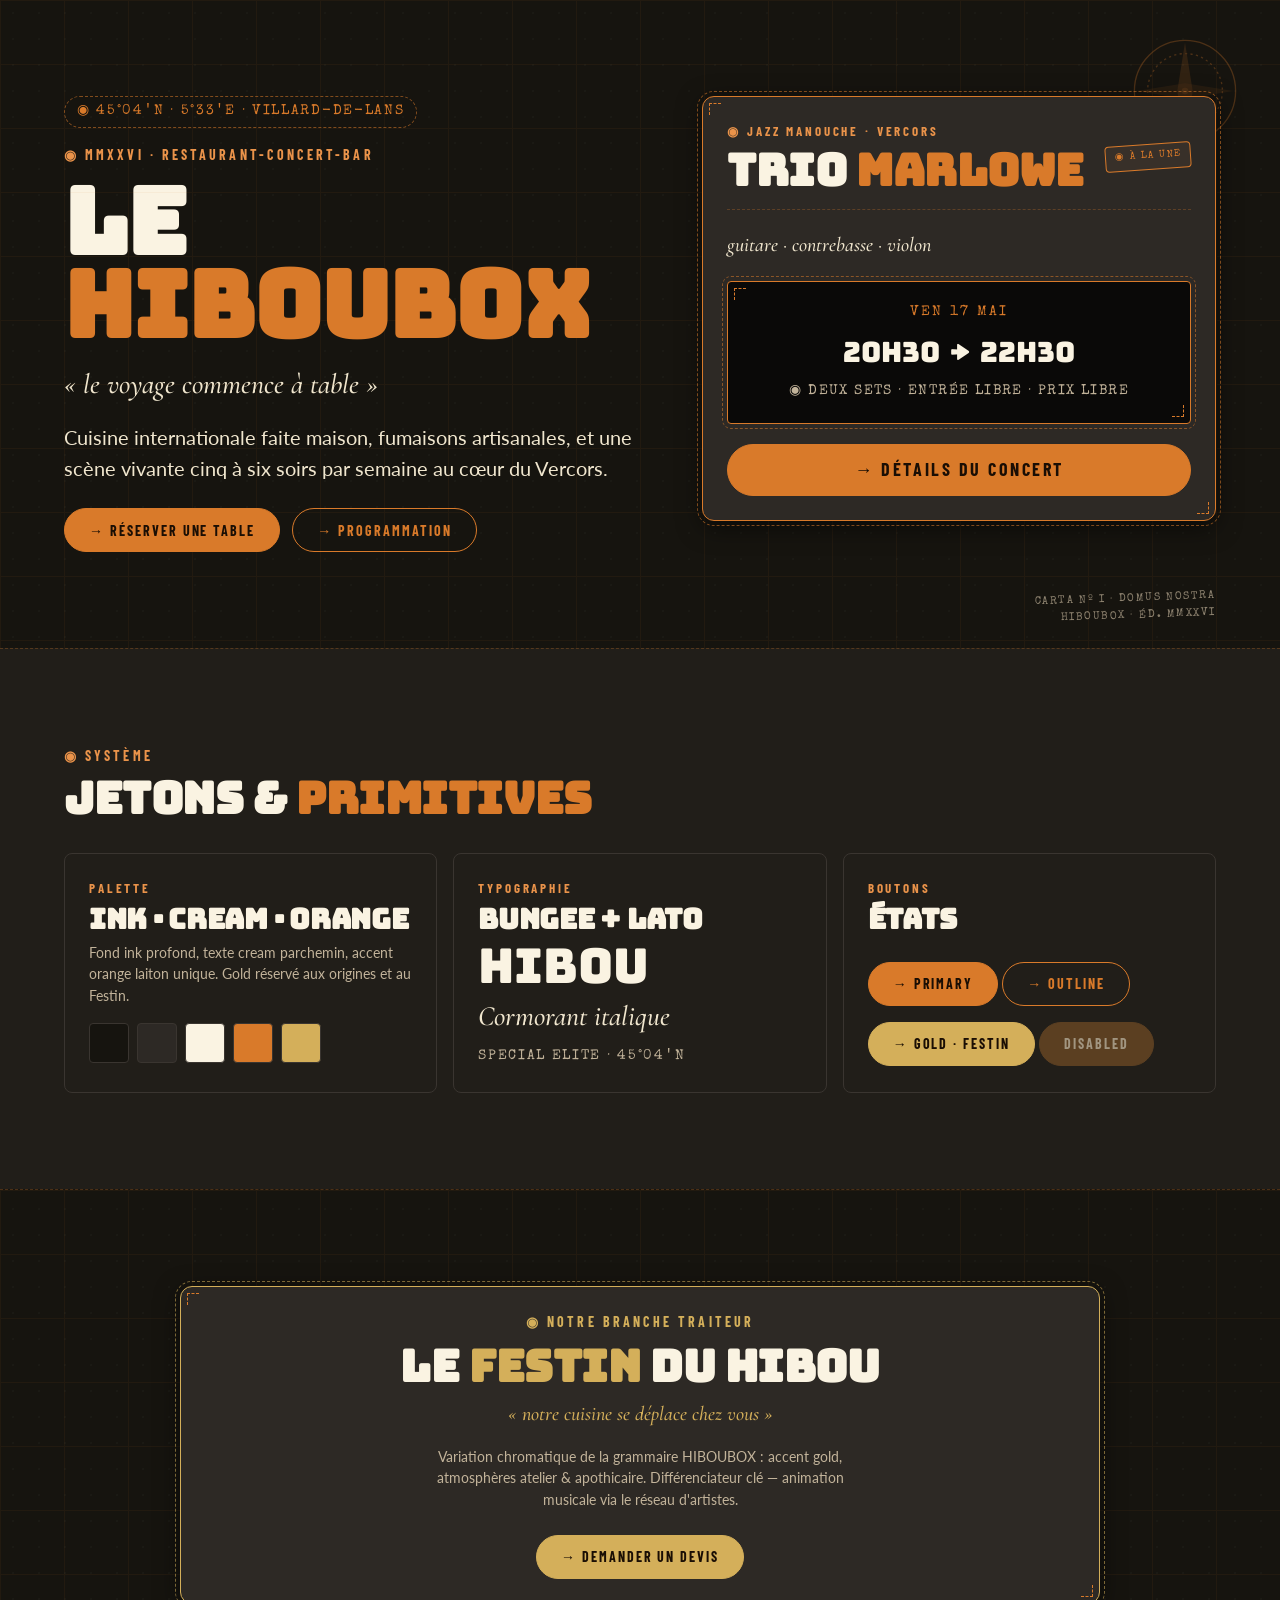
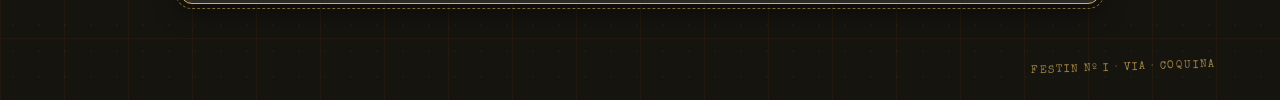
==== hiboubox-od/components.html @ 7523101d "feat(hiboubox-od): add branded components.html reference fixture Standalone HIBOUBOX component fixtu" ====
<!doctype html>
<html lang="fr">
  <head>
    <meta charset="utf-8" />
    <meta name="viewport" content="width=device-width, initial-scale=1" />
    <title>HIBOUBOX — reference components</title>
    <meta name="description" content="Reference fixture for design-systems/hiboubox: restaurant-concert-bar at Vercors, deep ink × brass orange × parchment cream, cartography + jazz + passport grammar." />
    <link rel="preconnect" href="https://fonts.googleapis.com" />
    <link rel="preconnect" href="https://fonts.gstatic.com" crossorigin />
    <link href="https://fonts.googleapis.com/css2?family=Bungee&family=Cormorant+Garamond:ital,wght@1,500;1,600&family=Lato:wght@400;500;700&family=Barlow+Condensed:wght@600;700&family=Special+Elite&display=swap" rel="stylesheet" />
    <style>
      /* ── OD canonical tokens, bound to HIBOUBOX (self-contained fixture) ── */
      :root {
        --bg: #16140f; --surface: #211e19; --surface-warm: #2d2925;
        --fg: #faf3e2; --fg-2: #f0e6ce; --muted: #c2b39a; --meta: #ea934a;
        --border: #3a3530; --border-soft: #2d2925;
        --accent: #d97a2a; --accent-on: #1a0e04; --accent-hover: #ea934a; --accent-active: #b35e1a;
        --gold: #d4af5a; --gold-hover: #b88f3a; --ink-1000: #0a0908;
        --success: #6f8a3e; --warn: #d4a13a; --danger: #d85535;
        --dashed: rgba(217,122,42,.55); --dashed-soft: rgba(217,122,42,.28);
        --font-display: "Bungee", "Arial Black", sans-serif;
        --font-serif: "Cormorant Garamond", Georgia, serif;
        --font-body: "Lato", system-ui, sans-serif;
        --font-label: "Barlow Condensed", "Arial Narrow", sans-serif;
        --font-mono: "Special Elite", "Courier New", monospace;
        --text-xs: 12px; --text-sm: 14px; --text-base: 16px; --text-lg: 20px;
        --text-xl: 28px; --text-2xl: 44px; --text-3xl: 64px; --text-4xl: 92px;
        --leading-body: 1.55; --leading-tight: 1.05; --leading-display: 0.9;
        --tracking-display: -0.01em; --tracking-eyebrow: 0.22em;
        --space-2: 8px; --space-3: 12px; --space-4: 16px; --space-5: 20px;
        --space-6: 24px; --space-8: 32px; --space-12: 48px; --space-16: 64px;
        --section-y-desktop: 96px; --section-y-tablet: 72px; --section-y-phone: 56px;
        --radius-sm: 4px; --radius-md: 8px; --radius-lg: 12px; --radius-pill: 9999px;
        --elev-ring: 0 0 0 1px var(--border);
        --elev-raised: 0 6px 24px rgba(0,0,0,.55);
        --focus-ring: 0 0 0 3px rgba(234,147,74,.45);
        --motion-fast: 150ms; --motion-base: 200ms; --ease: cubic-bezier(0.2,0,0,1);
        --container-max: 1280px; --gutter: 64px;
      }
      *, *::before, *::after { box-sizing: border-box; }
      html, body { margin: 0; padding: 0; }
      body {
        min-height: 100vh; background: var(--bg); color: var(--fg-2);
        font-family: var(--font-body); font-size: var(--text-base); line-height: var(--leading-body);
        -webkit-font-smoothing: antialiased;
        background-image: radial-gradient(rgba(245,236,214,.025) 1px, transparent 1px);
        background-size: 26px 26px;
      }
      .container { max-width: var(--container-max); margin-inline: auto; padding-inline: var(--gutter); }
      section { padding-block: var(--section-y-desktop); position: relative; overflow: hidden; }
      section + section { border-top: 1px dashed var(--dashed-soft); }
      h1, h2, h3, p { margin: 0; }
      .display {
        font-family: var(--font-display); text-transform: uppercase;
        line-height: var(--leading-display); letter-spacing: var(--tracking-display); color: var(--fg);
      }
      h1.display { font-size: var(--text-4xl); max-width: 12ch; }
      h2.display { font-size: var(--text-2xl); line-height: var(--leading-tight); }
      .display .accent { color: var(--accent); }
      .display .gold { color: var(--gold); }
      .eyebrow {
        font-family: var(--font-label); font-weight: 700; font-size: var(--text-sm);
        letter-spacing: var(--tracking-eyebrow); text-transform: uppercase; color: var(--meta);
      }
      .eyebrow.gold { color: var(--gold); }
      .script { font-family: var(--font-serif); font-style: italic; font-weight: 500; color: var(--fg-2); }
      .coord {
        display: inline-flex; align-items: center; gap: 8px; font-family: var(--font-mono);
        font-size: var(--text-sm); letter-spacing: 0.12em; text-transform: uppercase; color: var(--accent);
        padding: 4px 12px; border: 1px dashed var(--dashed); border-radius: var(--radius-pill);
      }
      .lead { max-width: 56ch; color: var(--fg-2); font-size: var(--text-lg); }
      .muted { color: var(--muted); font-size: var(--text-sm); }
      .stack > * + * { margin-block-start: var(--space-4); }
      .actions { display: flex; flex-wrap: wrap; gap: var(--space-3); margin-block-start: var(--space-6); }

      /* ── Buttons ── */
      .btn {
        display: inline-flex; align-items: center; gap: 8px; min-height: 44px; padding: 0 var(--space-6);
        border: 1.5px solid transparent; border-radius: var(--radius-pill); cursor: pointer;
        font-family: var(--font-label); font-weight: 700; font-size: var(--text-sm);
        letter-spacing: 0.14em; text-transform: uppercase; text-decoration: none;
        transition: background-color var(--motion-fast) var(--ease), border-color var(--motion-fast) var(--ease),
                    color var(--motion-fast) var(--ease), transform var(--motion-fast) var(--ease);
      }
      .btn:focus-visible { outline: none; box-shadow: var(--focus-ring); }
      .btn-primary { background: var(--accent); color: var(--accent-on); border-color: var(--accent); }
      .btn-primary:hover { background: var(--accent-hover); border-color: var(--accent-hover); transform: scale(1.02); }
      .btn-primary:active { background: var(--accent-active); border-color: var(--accent-active); }
      .btn-outline { background: transparent; color: var(--accent); border-color: var(--accent); }
      .btn-outline:hover { background: rgba(217,122,42,.10); border-color: var(--accent-hover); color: var(--accent-hover); }
      .btn-gold { background: var(--gold); color: var(--accent-on); border-color: var(--gold); }
      .btn-gold:hover { background: var(--gold-hover); border-color: var(--gold-hover); transform: scale(1.02); }
      .btn[disabled] { background: #6a4824; border-color: #6a4824; color: var(--muted); cursor: not-allowed; opacity: .8; }
      .btn-full { width: 100%; justify-content: center; min-height: 52px; font-size: var(--text-md, 18px); }

      /* ── Card + "official postal stamp" frame ── */
      .hero { display: grid; grid-template-columns: minmax(0,1.18fr) minmax(320px,1fr); gap: var(--space-8); align-items: start; }
      .panel {
        position: relative; background: var(--surface-warm); border: 1px solid rgba(217,122,42,.18);
        border-radius: var(--radius-lg); padding: var(--space-6); box-shadow: var(--elev-raised);
      }
      .stampframe { border: 1.5px solid var(--accent); outline: 1px dashed var(--dashed); outline-offset: 4px; }
      .stampframe::before, .stampframe::after {
        content: ""; position: absolute; width: 12px; height: 12px; border: 1.2px dashed var(--accent);
      }
      .stampframe::before { top: 6px; left: 6px; border-right: none; border-bottom: none; }
      .stampframe::after { bottom: 6px; right: 6px; border-left: none; border-top: none; }
      .featured { animation: halo 4.8s ease-in-out infinite; }
      @keyframes halo {
        0%,100% { box-shadow: inset 0 0 0 1px rgba(217,122,42,.28); }
        50% { box-shadow: inset 0 0 0 1px rgba(217,122,42,.42), 0 0 28px rgba(217,122,42,.18); }
      }
      .panel-head { display: flex; justify-content: space-between; align-items: center; gap: var(--space-4);
        padding-bottom: var(--space-4); margin-bottom: var(--space-5); border-bottom: 1px dashed var(--dashed-soft); }
      .datetime {
        position: relative; margin: var(--space-5) 0; padding: var(--space-5);
        text-align: center; background: var(--ink-1000); border-radius: var(--radius-sm);
      }
      .datetime .d { font-family: var(--font-mono); font-size: var(--text-sm); letter-spacing: 0.16em; color: var(--accent); }
      .datetime .t { font-family: var(--font-display); font-size: var(--text-xl); color: var(--fg); margin-top: 6px; }
      .stamp-pill {
        display: inline-block; font-family: var(--font-mono); font-size: 10px; letter-spacing: 0.12em;
        text-transform: uppercase; color: var(--accent); padding: 4px 9px;
        border: 1px solid var(--accent); border-radius: var(--radius-sm);
        background: rgba(245,176,116,.05); transform: rotate(-4deg);
      }

      /* ── Swatches + token specimens ── */
      .lower { display: grid; grid-template-columns: repeat(3, minmax(0,1fr)); gap: var(--space-4); }
      .tile { padding: var(--space-6); border: 1px solid var(--border); border-radius: var(--radius-md); background: var(--surface); }
      .swatches { display: flex; gap: var(--space-2); margin-block-start: var(--space-4); }
      .sw { width: 40px; height: 40px; border-radius: var(--radius-sm); border: 1px solid var(--border); }
      .sw-ink { background: var(--bg); } .sw-surface { background: var(--surface-warm); }
      .sw-cream { background: var(--fg); } .sw-accent { background: var(--accent); } .sw-gold { background: var(--gold); }
      .specimen { font-family: var(--font-display); color: var(--fg); line-height: .9; }

      /* ── Atmosphere decor ── */
      .compass { position: absolute; top: 36px; right: 40px; width: 110px; height: 110px; opacity: .28; pointer-events: none; }
      .cartouche {
        position: absolute; bottom: 24px; right: var(--gutter); font-family: var(--font-mono);
        font-size: 11px; letter-spacing: 0.14em; color: var(--muted); opacity: .7; transform: rotate(-2deg); text-align: right;
      }
      .grid-deco { position: absolute; inset: 0; opacity: .06; pointer-events: none;
        background-image: linear-gradient(var(--accent) 1px, transparent 1px), linear-gradient(90deg, var(--accent) 1px, transparent 1px);
        background-size: 64px 64px; }
      @media (max-width: 860px) {
        :root { --gutter: 24px; }
        section { padding-block: var(--section-y-phone); }
        .hero, .lower { grid-template-columns: 1fr; }
        h1.display { font-size: 48px; line-height: 1.12; }
        .compass { display: none; }
      }
      @media (prefers-reduced-motion: reduce) { *, *::before, *::after { animation: none !important; transition: none !important; } }
    </style>
  </head>
  <body>
    <main>
      <!-- HERO -->
      <section>
        <div class="grid-deco"></div>
        <svg class="compass" viewBox="0 0 100 100" aria-hidden="true" fill="none" stroke="#d97a2a" stroke-width="1.2">
          <circle cx="50" cy="50" r="46" /><circle cx="50" cy="50" r="34" stroke-dasharray="2 3" />
          <path d="M50 6 L57 50 L50 94 L43 50 Z" fill="#d97a2a" stroke="none" opacity=".5" />
          <path d="M6 50 L50 43 L94 50 L50 57 Z" fill="#d97a2a" stroke="none" opacity=".3" />
          <circle cx="50" cy="50" r="3" fill="#d97a2a" stroke="none" />
        </svg>
        <div class="container hero">
          <div class="stack">
            <span class="coord">◉ 45°04′N · 5°33′E · VILLARD-DE-LANS</span>
            <p class="eyebrow">◉ MMXXVI · RESTAURANT-CONCERT-BAR</p>
            <h1 class="display">LE <span class="accent">HIBOUBOX</span></h1>
            <p class="script" style="font-size: var(--text-xl)">« le voyage commence à table »</p>
            <p class="lead">Cuisine internationale faite maison, fumaisons artisanales, et une scène vivante cinq à six soirs par semaine au cœur du Vercors.</p>
            <div class="actions">
              <a class="btn btn-primary" href="#">→ Réserver une table</a>
              <a class="btn btn-outline" href="#">→ Programmation</a>
            </div>
          </div>

          <!-- Featured concert card -->
          <article class="panel stampframe featured" aria-label="Concert à la une">
            <div class="panel-head">
              <div>
                <p class="eyebrow" style="font-size:13px">◉ Jazz manouche · Vercors</p>
                <h2 class="display" style="margin-top:6px">TRIO <span class="accent">MARLOWE</span></h2>
              </div>
              <span class="stamp-pill">◉ À la une</span>
            </div>
            <p class="script" style="font-size:var(--text-lg)">guitare · contrebasse · violon</p>
            <div class="datetime stampframe">
              <div class="d">VEN 17 MAI</div>
              <div class="t">20H30 → 22H30</div>
              <div class="muted" style="margin-top:8px; font-family:var(--font-mono); letter-spacing:.1em">◉ DEUX SETS · ENTRÉE LIBRE · PRIX LIBRE</div>
            </div>
            <a class="btn btn-primary btn-full" href="#">→ Détails du concert</a>
          </article>
        </div>
        <span class="cartouche">CARTA Nº I · DOMUS NOSTRA<br/>HIBOUBOX · ÉD. MMXXVI</span>
      </section>

      <!-- TOKENS / PRIMITIVES -->
      <section style="background: var(--surface)">
        <div class="container">
          <p class="eyebrow">◉ Système</p>
          <h2 class="display" style="margin:8px 0 var(--space-8)">JETONS &amp; <span class="accent">PRIMITIVES</span></h2>
          <div class="lower">
            <article class="tile">
              <p class="eyebrow" style="font-size:13px">Palette</p>
              <h3 class="display" style="font-size:var(--text-xl); margin-top:8px">Ink · Cream · Orange</h3>
              <p class="muted" style="margin-top:10px">Fond ink profond, texte cream parchemin, accent orange laiton unique. Gold réservé aux origines et au Festin.</p>
              <div class="swatches" aria-label="Token swatches">
                <span class="sw sw-ink" title="--bg ink-900"></span>
                <span class="sw sw-surface" title="--surface-warm ink-700"></span>
                <span class="sw sw-cream" title="--fg cream-50"></span>
                <span class="sw sw-accent" title="--accent orange-500"></span>
                <span class="sw sw-gold" title="gold-400"></span>
              </div>
            </article>
            <article class="tile">
              <p class="eyebrow" style="font-size:13px">Typographie</p>
              <h3 class="display" style="font-size:var(--text-xl); margin-top:8px">Bungee + Lato</h3>
              <p class="specimen" style="font-size:48px; margin-top:12px">HIBOU</p>
              <p class="script" style="font-size:var(--text-xl); margin-top:8px">Cormorant italique</p>
              <p class="muted" style="font-family:var(--font-mono); letter-spacing:.12em; margin-top:8px">SPECIAL ELITE · 45°04′N</p>
            </article>
            <article class="tile">
              <p class="eyebrow" style="font-size:13px">Boutons</p>
              <h3 class="display" style="font-size:var(--text-xl); margin:8px 0 14px">États</h3>
              <div class="stack">
                <a class="btn btn-primary" href="#">→ Primary</a>
                <a class="btn btn-outline" href="#">→ Outline</a>
                <a class="btn btn-gold" href="#">→ Gold · Festin</a>
                <span class="btn" disabled>Disabled</span>
              </div>
            </article>
          </div>
        </div>
      </section>

      <!-- FESTIN DU HIBOU (gold variant) -->
      <section>
        <div class="grid-deco"></div>
        <div class="container">
          <article class="panel stampframe" style="border-color:var(--gold); outline-color:rgba(212,175,90,.55); max-width:920px; margin-inline:auto; text-align:center">
            <p class="eyebrow gold">◉ Notre branche traiteur</p>
            <h2 class="display" style="margin:10px 0">LE <span class="gold">FESTIN</span> DU HIBOU</h2>
            <p class="script" style="font-size:var(--text-lg); color:var(--gold)">« notre cuisine se déplace chez vous »</p>
            <p class="muted" style="max-width:54ch; margin:16px auto 24px">Variation chromatique de la grammaire HIBOUBOX : accent gold, atmosphères atelier &amp; apothicaire. Différenciateur clé — animation musicale via le réseau d'artistes.</p>
            <a class="btn btn-gold" href="#">→ Demander un devis</a>
          </article>
        </div>
        <span class="cartouche" style="color:var(--gold)">FESTIN Nº I · VIA · COQUINA</span>
      </section>
    </main>
  </body>
</html>
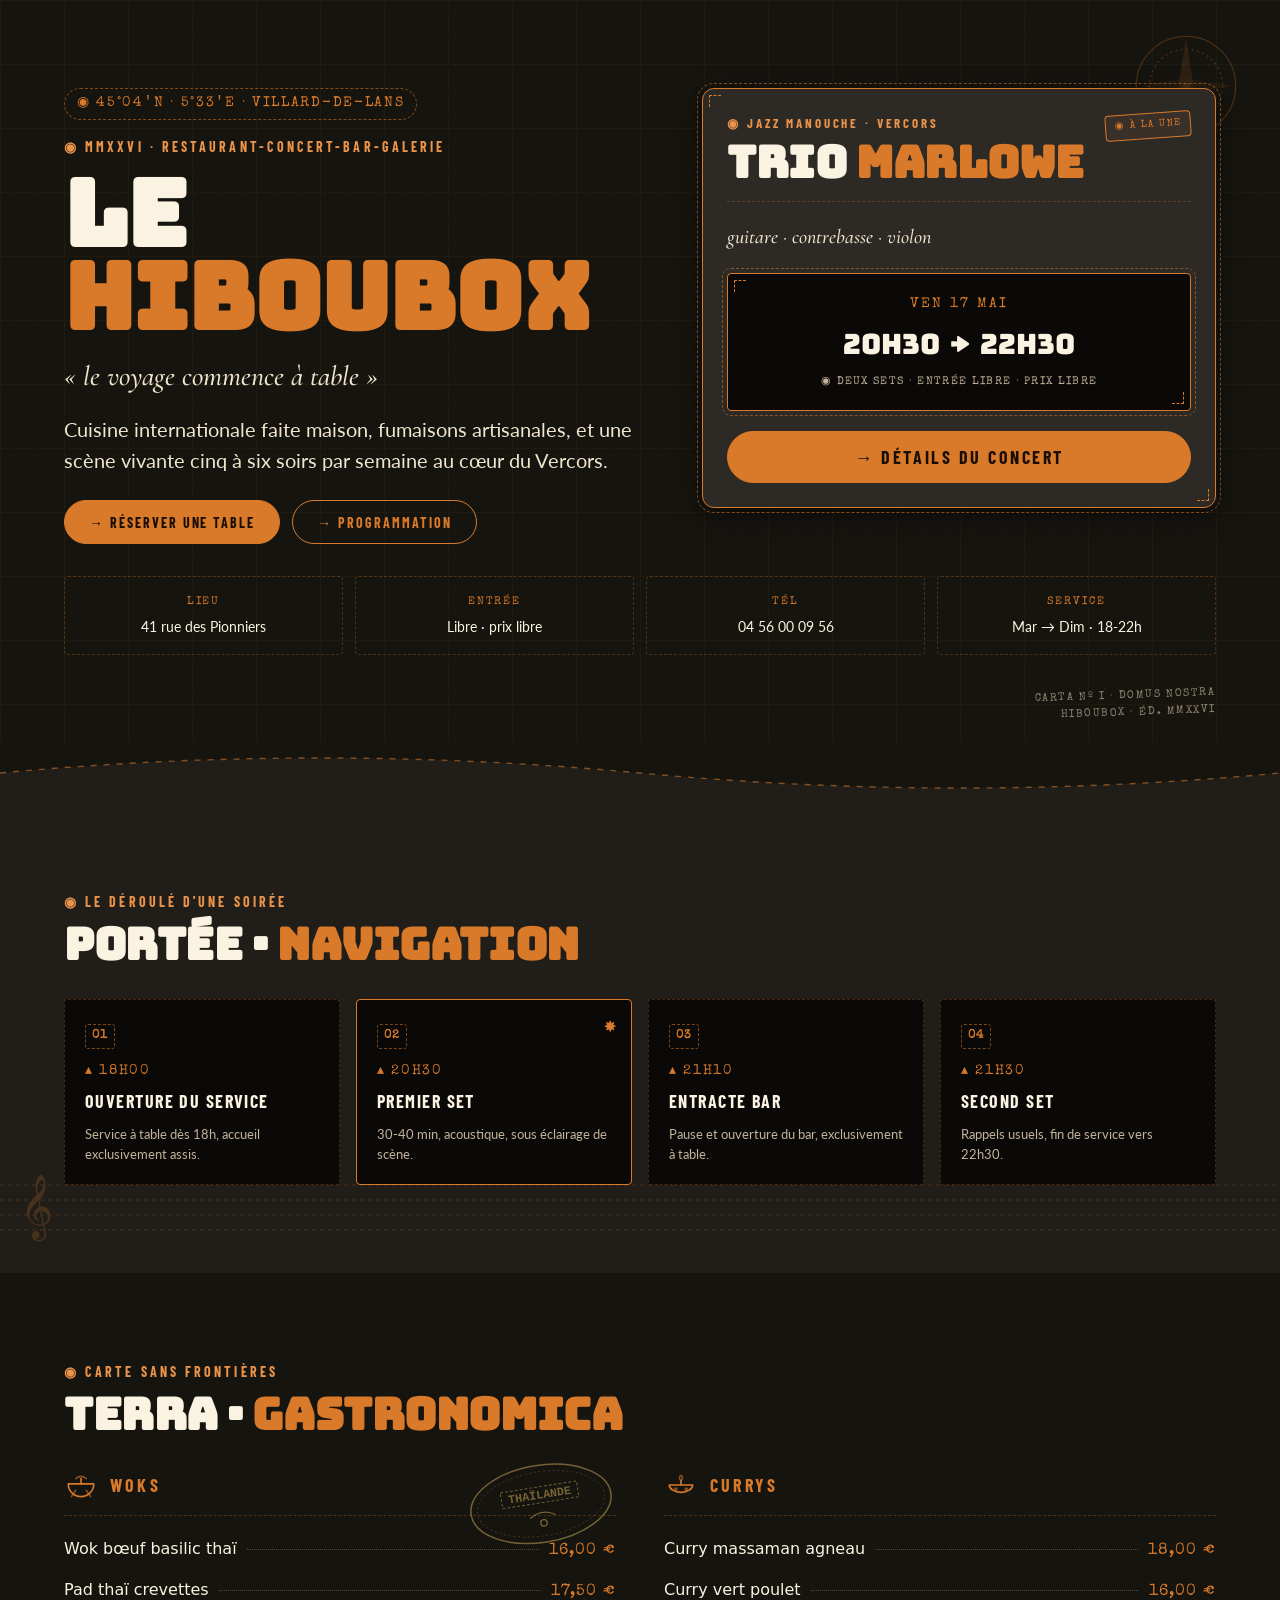
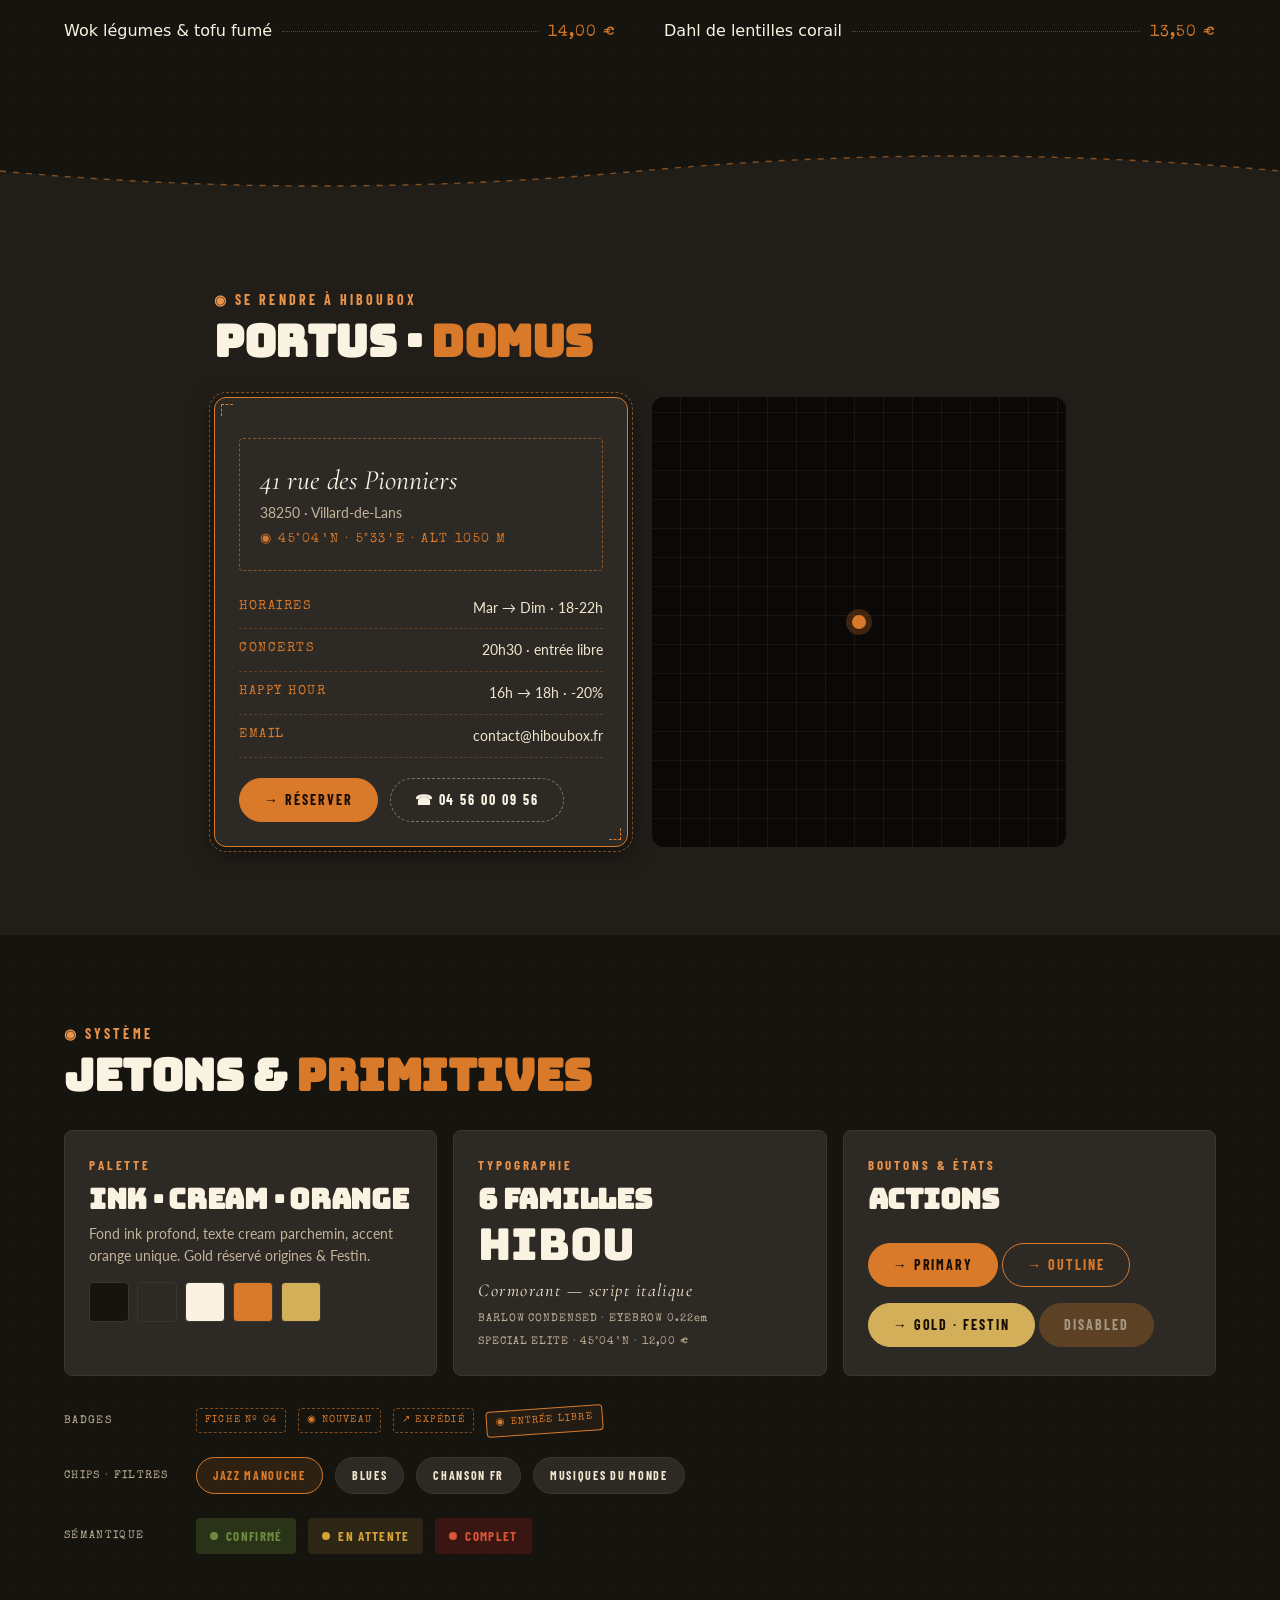
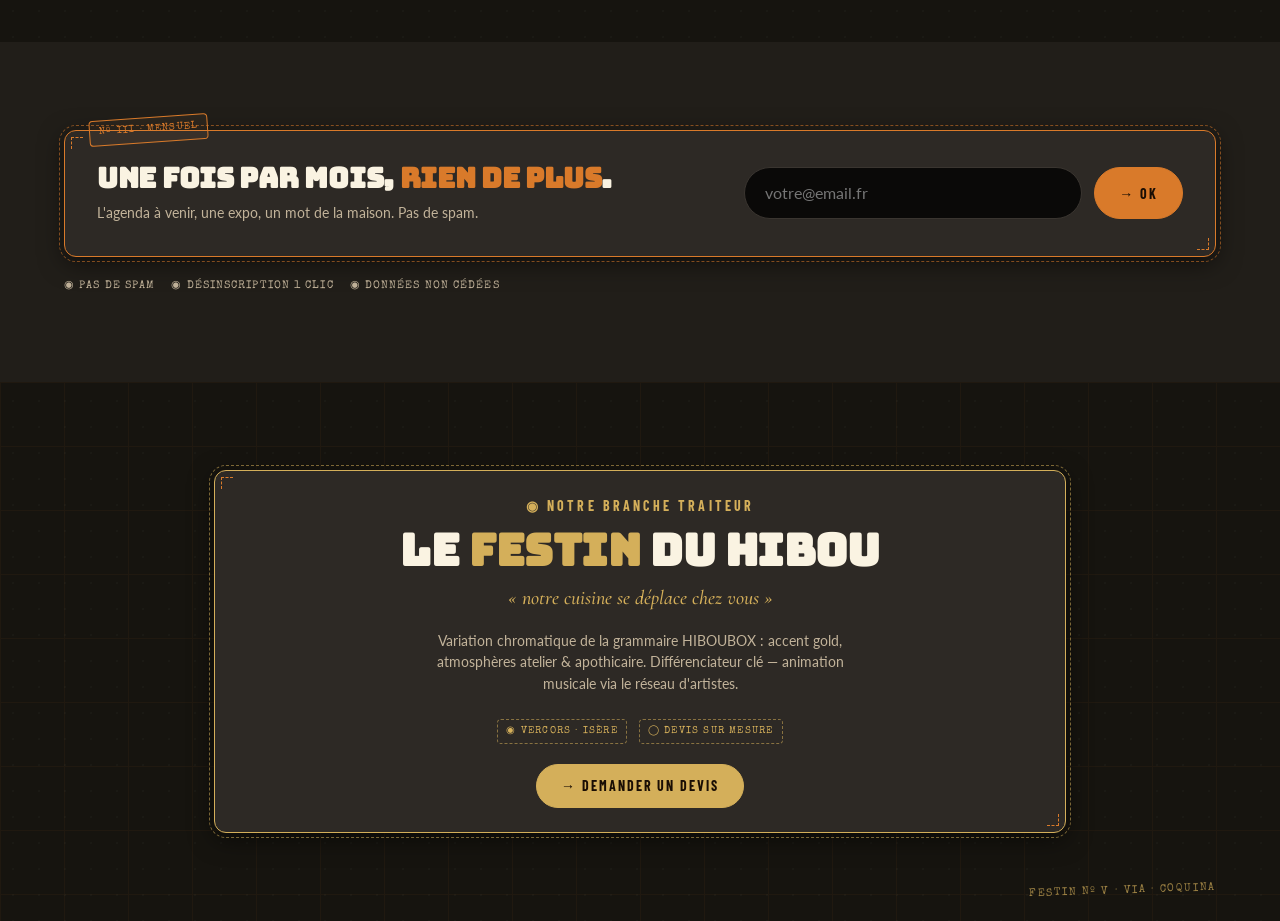
==== commit ae476a16: "feat(hiboubox-od): expand components.html with full pattern set Add boarding-pass timeline (4 steps," ====
--- a/hiboubox-od/components.html
+++ b/hiboubox-od/components.html
@@ -4,7 +4,7 @@
     <meta charset="utf-8" />
     <meta name="viewport" content="width=device-width, initial-scale=1" />
     <title>HIBOUBOX — reference components</title>
-    <meta name="description" content="Reference fixture for design-systems/hiboubox: restaurant-concert-bar at Vercors, deep ink × brass orange × parchment cream, cartography + jazz + passport grammar." />
+    <meta name="description" content="Reference fixture for design-systems/hiboubox: restaurant-concert-bar at Vercors. Deep ink × brass orange × parchment cream, cartography + jazz + passport grammar." />
     <link rel="preconnect" href="https://fonts.googleapis.com" />
     <link rel="preconnect" href="https://fonts.gstatic.com" crossorigin />
     <link href="https://fonts.googleapis.com/css2?family=Bungee&family=Cormorant+Garamond:ital,wght@1,500;1,600&family=Lato:wght@400;500;700&family=Barlow+Condensed:wght@600;700&family=Special+Elite&display=swap" rel="stylesheet" />
@@ -23,18 +23,17 @@
         --font-body: "Lato", system-ui, sans-serif;
         --font-label: "Barlow Condensed", "Arial Narrow", sans-serif;
         --font-mono: "Special Elite", "Courier New", monospace;
-        --text-xs: 12px; --text-sm: 14px; --text-base: 16px; --text-lg: 20px;
+        --text-xs: 12px; --text-sm: 14px; --text-base: 16px; --text-md: 18px; --text-lg: 20px;
         --text-xl: 28px; --text-2xl: 44px; --text-3xl: 64px; --text-4xl: 92px;
         --leading-body: 1.55; --leading-tight: 1.05; --leading-display: 0.9;
         --tracking-display: -0.01em; --tracking-eyebrow: 0.22em;
         --space-2: 8px; --space-3: 12px; --space-4: 16px; --space-5: 20px;
         --space-6: 24px; --space-8: 32px; --space-12: 48px; --space-16: 64px;
-        --section-y-desktop: 96px; --section-y-tablet: 72px; --section-y-phone: 56px;
+        --section-y: 88px; --section-y-phone: 56px;
         --radius-sm: 4px; --radius-md: 8px; --radius-lg: 12px; --radius-pill: 9999px;
-        --elev-ring: 0 0 0 1px var(--border);
         --elev-raised: 0 6px 24px rgba(0,0,0,.55);
         --focus-ring: 0 0 0 3px rgba(234,147,74,.45);
-        --motion-fast: 150ms; --motion-base: 200ms; --ease: cubic-bezier(0.2,0,0,1);
+        --motion-fast: 150ms; --ease: cubic-bezier(0.2,0,0,1);
         --container-max: 1280px; --gutter: 64px;
       }
       *, *::before, *::after { box-sizing: border-box; }
@@ -46,117 +45,179 @@
         background-image: radial-gradient(rgba(245,236,214,.025) 1px, transparent 1px);
         background-size: 26px 26px;
       }
-      .container { max-width: var(--container-max); margin-inline: auto; padding-inline: var(--gutter); }
-      section { padding-block: var(--section-y-desktop); position: relative; overflow: hidden; }
-      section + section { border-top: 1px dashed var(--dashed-soft); }
-      h1, h2, h3, p { margin: 0; }
-      .display {
-        font-family: var(--font-display); text-transform: uppercase;
-        line-height: var(--leading-display); letter-spacing: var(--tracking-display); color: var(--fg);
-      }
+      .container { max-width: var(--container-max); margin-inline: auto; padding-inline: var(--gutter); position: relative; }
+      .narrow { max-width: 980px; }
+      section { padding-block: var(--section-y); position: relative; overflow: hidden; }
+      .alt { background: var(--surface); }
+      h1, h2, h3, p, ul { margin: 0; }
+      ul { padding: 0; list-style: none; }
+
+      /* ── Typographic primitives ── */
+      .display { font-family: var(--font-display); text-transform: uppercase; line-height: var(--leading-display);
+        letter-spacing: var(--tracking-display); color: var(--fg); }
       h1.display { font-size: var(--text-4xl); max-width: 12ch; }
       h2.display { font-size: var(--text-2xl); line-height: var(--leading-tight); }
-      .display .accent { color: var(--accent); }
-      .display .gold { color: var(--gold); }
-      .eyebrow {
-        font-family: var(--font-label); font-weight: 700; font-size: var(--text-sm);
-        letter-spacing: var(--tracking-eyebrow); text-transform: uppercase; color: var(--meta);
-      }
+      h3.display { font-size: var(--text-xl); line-height: var(--leading-tight); text-transform: none; }
+      .display .accent { color: var(--accent); } .display .gold { color: var(--gold); }
+      .eyebrow { font-family: var(--font-label); font-weight: 700; font-size: var(--text-sm);
+        letter-spacing: var(--tracking-eyebrow); text-transform: uppercase; color: var(--meta); }
       .eyebrow.gold { color: var(--gold); }
       .script { font-family: var(--font-serif); font-style: italic; font-weight: 500; color: var(--fg-2); }
-      .coord {
-        display: inline-flex; align-items: center; gap: 8px; font-family: var(--font-mono);
+      .mono { font-family: var(--font-mono); letter-spacing: 0.12em; text-transform: uppercase; }
+      .coord { display: inline-flex; align-items: center; gap: 8px; font-family: var(--font-mono);
         font-size: var(--text-sm); letter-spacing: 0.12em; text-transform: uppercase; color: var(--accent);
-        padding: 4px 12px; border: 1px dashed var(--dashed); border-radius: var(--radius-pill);
-      }
+        padding: 4px 12px; border: 1px dashed var(--dashed); border-radius: var(--radius-pill); }
       .lead { max-width: 56ch; color: var(--fg-2); font-size: var(--text-lg); }
       .muted { color: var(--muted); font-size: var(--text-sm); }
+      .num { font-variant-numeric: tabular-nums; }
       .stack > * + * { margin-block-start: var(--space-4); }
       .actions { display: flex; flex-wrap: wrap; gap: var(--space-3); margin-block-start: var(--space-6); }
+      .sec-head { margin-bottom: var(--space-8); }
+      .sec-head h2 { margin-top: 8px; }
 
       /* ── Buttons ── */
-      .btn {
-        display: inline-flex; align-items: center; gap: 8px; min-height: 44px; padding: 0 var(--space-6);
+      .btn { display: inline-flex; align-items: center; gap: 8px; min-height: 44px; padding: 0 var(--space-6);
         border: 1.5px solid transparent; border-radius: var(--radius-pill); cursor: pointer;
         font-family: var(--font-label); font-weight: 700; font-size: var(--text-sm);
         letter-spacing: 0.14em; text-transform: uppercase; text-decoration: none;
         transition: background-color var(--motion-fast) var(--ease), border-color var(--motion-fast) var(--ease),
-                    color var(--motion-fast) var(--ease), transform var(--motion-fast) var(--ease);
-      }
+                    color var(--motion-fast) var(--ease), transform var(--motion-fast) var(--ease); }
       .btn:focus-visible { outline: none; box-shadow: var(--focus-ring); }
       .btn-primary { background: var(--accent); color: var(--accent-on); border-color: var(--accent); }
       .btn-primary:hover { background: var(--accent-hover); border-color: var(--accent-hover); transform: scale(1.02); }
       .btn-primary:active { background: var(--accent-active); border-color: var(--accent-active); }
       .btn-outline { background: transparent; color: var(--accent); border-color: var(--accent); }
       .btn-outline:hover { background: rgba(217,122,42,.10); border-color: var(--accent-hover); color: var(--accent-hover); }
+      .btn-ghost { background: transparent; color: var(--fg); border: 1px dashed rgba(250,243,226,.4); }
+      .btn-ghost:hover { background: rgba(250,243,226,.06); }
       .btn-gold { background: var(--gold); color: var(--accent-on); border-color: var(--gold); }
       .btn-gold:hover { background: var(--gold-hover); border-color: var(--gold-hover); transform: scale(1.02); }
       .btn[disabled] { background: #6a4824; border-color: #6a4824; color: var(--muted); cursor: not-allowed; opacity: .8; }
-      .btn-full { width: 100%; justify-content: center; min-height: 52px; font-size: var(--text-md, 18px); }
-
-      /* ── Card + "official postal stamp" frame ── */
-      .hero { display: grid; grid-template-columns: minmax(0,1.18fr) minmax(320px,1fr); gap: var(--space-8); align-items: start; }
-      .panel {
-        position: relative; background: var(--surface-warm); border: 1px solid rgba(217,122,42,.18);
-        border-radius: var(--radius-lg); padding: var(--space-6); box-shadow: var(--elev-raised);
-      }
+      .btn-full { width: 100%; justify-content: center; min-height: 52px; font-size: var(--text-md); }
+
+      /* ── Frames / cards / stamp grammar ── */
+      .panel { position: relative; background: var(--surface-warm); border: 1px solid rgba(217,122,42,.18);
+        border-radius: var(--radius-lg); padding: var(--space-6); box-shadow: var(--elev-raised); }
       .stampframe { border: 1.5px solid var(--accent); outline: 1px dashed var(--dashed); outline-offset: 4px; }
-      .stampframe::before, .stampframe::after {
-        content: ""; position: absolute; width: 12px; height: 12px; border: 1.2px dashed var(--accent);
-      }
+      .stampframe.gold { border-color: var(--gold); outline-color: rgba(212,175,90,.55); }
+      .stampframe::before, .stampframe::after { content: ""; position: absolute; width: 12px; height: 12px; border: 1.2px dashed var(--accent); }
       .stampframe::before { top: 6px; left: 6px; border-right: none; border-bottom: none; }
       .stampframe::after { bottom: 6px; right: 6px; border-left: none; border-top: none; }
       .featured { animation: halo 4.8s ease-in-out infinite; }
-      @keyframes halo {
-        0%,100% { box-shadow: inset 0 0 0 1px rgba(217,122,42,.28); }
-        50% { box-shadow: inset 0 0 0 1px rgba(217,122,42,.42), 0 0 28px rgba(217,122,42,.18); }
-      }
-      .panel-head { display: flex; justify-content: space-between; align-items: center; gap: var(--space-4);
+      @keyframes halo { 0%,100% { box-shadow: inset 0 0 0 1px rgba(217,122,42,.28); }
+        50% { box-shadow: inset 0 0 0 1px rgba(217,122,42,.42), 0 0 28px rgba(217,122,42,.18); } }
+      .panel-head { display: flex; justify-content: space-between; align-items: flex-start; gap: var(--space-4);
         padding-bottom: var(--space-4); margin-bottom: var(--space-5); border-bottom: 1px dashed var(--dashed-soft); }
-      .datetime {
-        position: relative; margin: var(--space-5) 0; padding: var(--space-5);
-        text-align: center; background: var(--ink-1000); border-radius: var(--radius-sm);
-      }
+      .stamp-pill { display: inline-block; font-family: var(--font-mono); font-size: 10px; letter-spacing: 0.12em;
+        text-transform: uppercase; color: var(--accent); padding: 4px 9px; border: 1px solid var(--accent);
+        border-radius: var(--radius-sm); background: rgba(245,176,116,.05); transform: rotate(-4deg); white-space: nowrap; }
+      .datetime { position: relative; margin: var(--space-5) 0; padding: var(--space-5); text-align: center;
+        background: var(--ink-1000); border-radius: var(--radius-sm); }
       .datetime .d { font-family: var(--font-mono); font-size: var(--text-sm); letter-spacing: 0.16em; color: var(--accent); }
       .datetime .t { font-family: var(--font-display); font-size: var(--text-xl); color: var(--fg); margin-top: 6px; }
-      .stamp-pill {
-        display: inline-block; font-family: var(--font-mono); font-size: 10px; letter-spacing: 0.12em;
-        text-transform: uppercase; color: var(--accent); padding: 4px 9px;
-        border: 1px solid var(--accent); border-radius: var(--radius-sm);
-        background: rgba(245,176,116,.05); transform: rotate(-4deg);
-      }
-
-      /* ── Swatches + token specimens ── */
+
+      /* ── Hero ── */
+      .hero { display: grid; grid-template-columns: minmax(0,1.18fr) minmax(320px,1fr); gap: var(--space-8); align-items: start; }
+      .miniband { display: grid; grid-template-columns: repeat(4,1fr); gap: var(--space-3); margin-top: var(--space-8); }
+      .cell { padding: var(--space-4); border: 1px dashed var(--dashed-soft); border-radius: var(--radius-sm); text-align: center; }
+      .cell .k { font-family: var(--font-mono); font-size: 11px; letter-spacing: 0.18em; color: var(--accent); text-transform: uppercase; }
+      .cell .v { color: var(--fg); font-size: var(--text-sm); margin-top: 6px; }
+
+      /* ── Boarding-pass timeline ── */
+      .timeline { display: grid; grid-template-columns: repeat(4,1fr); gap: var(--space-4); }
+      .step { position: relative; padding: var(--space-5); border: 1px dashed var(--dashed-soft); border-radius: var(--radius-sm); background: var(--ink-1000); }
+      .step .no { font-family: var(--font-mono); font-size: 12px; font-weight: 700; letter-spacing: .1em; color: var(--accent);
+        border: 1px dashed var(--dashed); border-radius: 3px; padding: 2px 6px; display: inline-block; }
+      .step .time { font-family: var(--font-mono); font-size: var(--text-sm); color: var(--accent); margin: 12px 0 6px; letter-spacing: .12em; }
+      .step .title { font-family: var(--font-label); font-weight: 700; font-size: var(--text-md); text-transform: uppercase; letter-spacing: .08em; color: var(--fg); }
+      .step .desc { color: var(--muted); font-size: 13px; margin-top: 8px; }
+      .step.hi { border-style: solid; border-color: var(--accent); }
+      .step.hi .star { position: absolute; top: 14px; right: 14px; color: var(--accent); }
+
+      /* ── Menu list ── */
+      .menu { display: grid; grid-template-columns: 1fr 1fr; gap: var(--space-8) var(--space-12); }
+      .menu-col { position: relative; }
+      .menu-cat { display: flex; align-items: center; gap: 12px; padding-bottom: 12px; margin-bottom: 14px; border-bottom: 1px dashed var(--dashed-soft); }
+      .menu-cat .ico { width: 34px; height: 34px; color: var(--accent); flex: none; }
+      .menu-cat .lbl { font-family: var(--font-label); font-weight: 700; text-transform: uppercase; letter-spacing: .18em; color: var(--accent); font-size: var(--text-md); }
+      .menu-item { display: flex; align-items: baseline; gap: 10px; padding: 7px 0; }
+      .menu-item .name { color: var(--fg); font-weight: 500; }
+      .menu-item .dots { flex: 1; border-bottom: 1px dotted rgba(245,236,214,.25); transform: translateY(-4px); }
+      .menu-item .price { font-family: var(--font-mono); color: var(--accent); letter-spacing: .06em; }
+      .menu-item .desc { color: var(--muted); font-size: 13px; }
+      .origin-wm { position: absolute; top: -8px; right: 0; width: 150px; opacity: .5; color: var(--gold); transform: rotate(-9deg); pointer-events: none; }
+
+      /* ── Info Pratiques card ── */
+      .info-grid { display: grid; grid-template-columns: 1fr 1fr; gap: var(--space-6); align-items: stretch; }
+      .info-row { display: flex; justify-content: space-between; gap: 16px; padding: 10px 0; border-bottom: 1px dashed var(--dashed-soft); }
+      .info-row .k { font-family: var(--font-mono); font-size: 13px; letter-spacing: .12em; color: var(--accent); text-transform: uppercase; }
+      .info-row .v { color: var(--fg-2); font-size: var(--text-sm); text-align: right; }
+      .addr { padding: var(--space-5); border: 1px dashed var(--dashed); border-radius: var(--radius-sm); margin: var(--space-4) 0; }
+      .addr .street { font-family: var(--font-serif); font-style: italic; font-size: var(--text-xl); color: var(--fg); }
+      .map { position: relative; min-height: 260px; border-radius: var(--radius-lg); background:
+        repeating-linear-gradient(0deg, transparent 0 28px, rgba(217,122,42,.10) 28px 29px),
+        repeating-linear-gradient(90deg, transparent 0 28px, rgba(217,122,42,.10) 28px 29px), var(--ink-1000);
+        display: grid; place-items: center; }
+      .map .pin { width: 14px; height: 14px; border-radius: 50%; background: var(--accent); box-shadow: 0 0 0 6px rgba(217,122,42,.25); }
+
+      /* ── Badges / chips / semantic ── */
+      .row { display: flex; flex-wrap: wrap; gap: var(--space-3); align-items: center; }
+      .badge { font-family: var(--font-mono); font-size: 10px; letter-spacing: .12em; text-transform: uppercase; color: var(--accent);
+        border: 1px dashed var(--dashed); border-radius: var(--radius-sm); padding: 4px 8px; }
+      .chip { font-family: var(--font-label); font-weight: 700; font-size: 12px; letter-spacing: .14em; text-transform: uppercase;
+        color: var(--fg-2); background: var(--surface-warm); border: 1px solid var(--border); border-radius: var(--radius-pill); padding: 8px 16px; }
+      .chip.on { background: rgba(217,122,42,.12); border-color: var(--accent); color: var(--accent); }
+      .sem { display: inline-flex; align-items: center; gap: 8px; font-family: var(--font-label); font-weight: 700;
+        font-size: 13px; letter-spacing: .1em; text-transform: uppercase; padding: 8px 14px; border-radius: var(--radius-sm); }
+      .sem::before { content: ""; width: 8px; height: 8px; border-radius: 50%; background: currentColor; }
+      .sem-ok { color: var(--success); background: #2a3318; }
+      .sem-wn { color: var(--warn); background: rgba(212,161,58,.12); }
+      .sem-dn { color: var(--danger); background: #3a1612; }
+
+      /* ── Swatches / specimen ── */
       .lower { display: grid; grid-template-columns: repeat(3, minmax(0,1fr)); gap: var(--space-4); }
-      .tile { padding: var(--space-6); border: 1px solid var(--border); border-radius: var(--radius-md); background: var(--surface); }
+      .tile { padding: var(--space-6); border: 1px solid var(--border); border-radius: var(--radius-md); background: var(--surface-warm); }
       .swatches { display: flex; gap: var(--space-2); margin-block-start: var(--space-4); }
       .sw { width: 40px; height: 40px; border-radius: var(--radius-sm); border: 1px solid var(--border); }
       .sw-ink { background: var(--bg); } .sw-surface { background: var(--surface-warm); }
       .sw-cream { background: var(--fg); } .sw-accent { background: var(--accent); } .sw-gold { background: var(--gold); }
       .specimen { font-family: var(--font-display); color: var(--fg); line-height: .9; }
+      .scale { display: grid; gap: 6px; margin-top: 12px; }
+      .scale span { font-family: var(--font-mono); font-size: 11px; color: var(--muted); letter-spacing: .08em; }
+
+      /* ── Newsletter signature strip ── */
+      .news { position: relative; padding: var(--space-8); display: grid; grid-template-columns: 1.4fr 1fr; gap: var(--space-8); align-items: center; }
+      .news-form { display: flex; gap: var(--space-3); }
+      input { flex: 1; min-height: 52px; padding: 0 var(--space-5); border: 1px solid var(--border); border-radius: var(--radius-pill);
+        background: var(--ink-1000); color: var(--fg); font: inherit; }
+      input:focus { outline: none; box-shadow: var(--focus-ring); border-color: var(--accent); }
+      .guarantees { margin-top: var(--space-5); display: flex; flex-wrap: wrap; gap: 16px; }
+      .guarantees span { font-family: var(--font-mono); font-size: 11px; letter-spacing: .1em; color: var(--muted); text-transform: uppercase; }
 
       /* ── Atmosphere decor ── */
-      .compass { position: absolute; top: 36px; right: 40px; width: 110px; height: 110px; opacity: .28; pointer-events: none; }
-      .cartouche {
-        position: absolute; bottom: 24px; right: var(--gutter); font-family: var(--font-mono);
-        font-size: 11px; letter-spacing: 0.14em; color: var(--muted); opacity: .7; transform: rotate(-2deg); text-align: right;
-      }
-      .grid-deco { position: absolute; inset: 0; opacity: .06; pointer-events: none;
+      .compass { position: absolute; top: 32px; right: 40px; width: 108px; height: 108px; opacity: .26; pointer-events: none; }
+      .staff { position: absolute; left: 0; right: 0; bottom: 28px; height: 70px; opacity: .22; pointer-events: none; }
+      .cartouche { position: absolute; bottom: 22px; right: var(--gutter); font-family: var(--font-mono); font-size: 11px;
+        letter-spacing: .14em; color: var(--muted); opacity: .7; transform: rotate(-2deg); text-align: right; }
+      .grid-deco { position: absolute; inset: 0; opacity: .05; pointer-events: none;
         background-image: linear-gradient(var(--accent) 1px, transparent 1px), linear-gradient(90deg, var(--accent) 1px, transparent 1px);
         background-size: 64px 64px; }
-      @media (max-width: 860px) {
+      .wave { display: block; width: 100%; height: 60px; }
+
+      @media (max-width: 900px) {
         :root { --gutter: 24px; }
         section { padding-block: var(--section-y-phone); }
-        .hero, .lower { grid-template-columns: 1fr; }
-        h1.display { font-size: 48px; line-height: 1.12; }
-        .compass { display: none; }
+        .hero, .lower, .menu, .info-grid, .news, .miniband, .timeline { grid-template-columns: 1fr; }
+        .timeline { grid-template-columns: 1fr 1fr; }
+        h1.display { font-size: 46px; line-height: 1.12; }
+        .compass, .staff { display: none; }
       }
       @media (prefers-reduced-motion: reduce) { *, *::before, *::after { animation: none !important; transition: none !important; } }
     </style>
   </head>
   <body>
     <main>
-      <!-- HERO -->
+      <!-- ════ HERO ════ -->
       <section>
         <div class="grid-deco"></div>
         <svg class="compass" viewBox="0 0 100 100" aria-hidden="true" fill="none" stroke="#d97a2a" stroke-width="1.2">
@@ -168,7 +229,7 @@
         <div class="container hero">
           <div class="stack">
             <span class="coord">◉ 45°04′N · 5°33′E · VILLARD-DE-LANS</span>
-            <p class="eyebrow">◉ MMXXVI · RESTAURANT-CONCERT-BAR</p>
+            <p class="eyebrow">◉ MMXXVI · RESTAURANT-CONCERT-BAR-GALERIE</p>
             <h1 class="display">LE <span class="accent">HIBOUBOX</span></h1>
             <p class="script" style="font-size: var(--text-xl)">« le voyage commence à table »</p>
             <p class="lead">Cuisine internationale faite maison, fumaisons artisanales, et une scène vivante cinq à six soirs par semaine au cœur du Vercors.</p>
@@ -177,8 +238,6 @@
               <a class="btn btn-outline" href="#">→ Programmation</a>
             </div>
           </div>
-
-          <!-- Featured concert card -->
           <article class="panel stampframe featured" aria-label="Concert à la une">
             <div class="panel-head">
               <div>
@@ -190,43 +249,155 @@
             <p class="script" style="font-size:var(--text-lg)">guitare · contrebasse · violon</p>
             <div class="datetime stampframe">
               <div class="d">VEN 17 MAI</div>
-              <div class="t">20H30 → 22H30</div>
-              <div class="muted" style="margin-top:8px; font-family:var(--font-mono); letter-spacing:.1em">◉ DEUX SETS · ENTRÉE LIBRE · PRIX LIBRE</div>
+              <div class="t num">20H30 → 22H30</div>
+              <div class="muted mono" style="margin-top:8px; font-size:11px">◉ DEUX SETS · ENTRÉE LIBRE · PRIX LIBRE</div>
             </div>
             <a class="btn btn-primary btn-full" href="#">→ Détails du concert</a>
           </article>
         </div>
+        <div class="container">
+          <div class="miniband">
+            <div class="cell"><div class="k">Lieu</div><div class="v">41 rue des Pionniers</div></div>
+            <div class="cell"><div class="k">Entrée</div><div class="v">Libre · prix libre</div></div>
+            <div class="cell"><div class="k">Tél</div><div class="v num">04 56 00 09 56</div></div>
+            <div class="cell"><div class="k">Service</div><div class="v">Mar → Dim · 18-22h</div></div>
+          </div>
+        </div>
         <span class="cartouche">CARTA Nº I · DOMUS NOSTRA<br/>HIBOUBOX · ÉD. MMXXVI</span>
       </section>
 
-      <!-- TOKENS / PRIMITIVES -->
-      <section style="background: var(--surface)">
+      <svg class="wave" viewBox="0 0 1280 60" preserveAspectRatio="none" aria-hidden="true">
+        <path d="M0 30 Q 320 0 640 30 T 1280 30 V60 H0 Z" fill="#211e19" />
+        <path d="M0 30 Q 320 0 640 30 T 1280 30" fill="none" stroke="#d97a2a" stroke-width="1.4" stroke-dasharray="6 7" opacity=".55" />
+      </svg>
+
+      <!-- ════ PROGRAMMATION · boarding-pass timeline ════ -->
+      <section class="alt">
+        <svg class="staff" viewBox="0 0 1280 70" preserveAspectRatio="none" aria-hidden="true" stroke="#d97a2a" stroke-width="1" stroke-dasharray="4 4" opacity=".7">
+          <line x1="0" y1="10" x2="1280" y2="10"/><line x1="0" y1="25" x2="1280" y2="25"/><line x1="0" y1="40" x2="1280" y2="40"/><line x1="0" y1="55" x2="1280" y2="55"/>
+          <text x="20" y="50" font-size="56" fill="#d97a2a" stroke="none" font-family="serif">𝄞</text>
+        </svg>
         <div class="container">
-          <p class="eyebrow">◉ Système</p>
-          <h2 class="display" style="margin:8px 0 var(--space-8)">JETONS &amp; <span class="accent">PRIMITIVES</span></h2>
+          <div class="sec-head">
+            <p class="eyebrow">◉ Le déroulé d'une soirée</p>
+            <h2 class="display">PORTÉE · <span class="accent">NAVIGATION</span></h2>
+          </div>
+          <div class="timeline">
+            <div class="step"><span class="no">01</span><div class="time num">▴ 18H00</div><div class="title">Ouverture du service</div><p class="desc">Service à table dès 18h, accueil exclusivement assis.</p></div>
+            <div class="step hi"><span class="no">02</span><span class="star">✸</span><div class="time num">▴ 20H30</div><div class="title">Premier set</div><p class="desc">30-40 min, acoustique, sous éclairage de scène.</p></div>
+            <div class="step"><span class="no">03</span><div class="time num">▴ 21H10</div><div class="title">Entracte bar</div><p class="desc">Pause et ouverture du bar, exclusivement à table.</p></div>
+            <div class="step"><span class="no">04</span><div class="time num">▴ 21H30</div><div class="title">Second set</div><p class="desc">Rappels usuels, fin de service vers 22h30.</p></div>
+          </div>
+        </div>
+      </section>
+
+      <!-- ════ MENU · line-art icons + prix + origin watermark ════ -->
+      <section>
+        <div class="container">
+          <div class="sec-head">
+            <p class="eyebrow">◉ Carte sans frontières</p>
+            <h2 class="display">TERRA · <span class="accent">GASTRONOMICA</span></h2>
+          </div>
+          <div class="menu">
+            <div class="menu-col">
+              <svg class="origin-wm" viewBox="0 0 140 80" aria-hidden="true" fill="none" stroke="currentColor">
+                <ellipse cx="70" cy="40" rx="66" ry="36" stroke-width="1.4"/><ellipse cx="70" cy="40" rx="60" ry="30" stroke-width=".7" stroke-dasharray="2 2.4" opacity=".55"/>
+                <rect x="34" y="24" width="72" height="15" stroke-width=".9" stroke-dasharray="2.6 2"/>
+                <text x="70" y="35" text-anchor="middle" font-family="monospace" font-size="11" fill="currentColor" stroke="none" font-weight="700">THAÏLANDE</text>
+                <path d="M58 52 q12 -8 24 0" stroke-width="1.2"/><circle cx="70" cy="58" r="3" stroke-width="1.2"/>
+              </svg>
+              <div class="menu-cat">
+                <svg class="ico" viewBox="0 0 32 32" fill="none" stroke="currentColor" stroke-width="1.5" stroke-linecap="round" stroke-linejoin="round">
+                  <path d="M4 14 h24 a12 12 0 0 1 -24 0 Z"/><path d="M16 14 v-5"/><path d="M11 9 q5 -4 10 0" opacity=".6"/><path d="M7 26 l4 -6 M25 26 l-4 -6" opacity=".6"/>
+                </svg>
+                <span class="lbl">Woks</span>
+              </div>
+              <ul>
+                <li class="menu-item"><span class="name">Wok bœuf basilic thaï</span><span class="dots"></span><span class="price num">16,00 €</span></li>
+                <li class="menu-item"><span class="name">Pad thaï crevettes</span><span class="dots"></span><span class="price num">17,50 €</span></li>
+                <li class="menu-item"><span class="name">Wok légumes &amp; tofu fumé</span><span class="dots"></span><span class="price num">14,00 €</span></li>
+              </ul>
+            </div>
+            <div class="menu-col">
+              <div class="menu-cat">
+                <svg class="ico" viewBox="0 0 32 32" fill="none" stroke="currentColor" stroke-width="1.5" stroke-linecap="round" stroke-linejoin="round">
+                  <path d="M5 15 a11 7 0 0 0 22 0 Z"/><path d="M16 15 v-4"/><path d="M16 11 q-3 -3 0 -5 q3 2 0 5" opacity=".6"/><circle cx="11" cy="19" r="1" opacity=".6"/><circle cx="21" cy="19" r="1" opacity=".6"/>
+                </svg>
+                <span class="lbl">Currys</span>
+              </div>
+              <ul>
+                <li class="menu-item"><span class="name">Curry massaman agneau</span><span class="dots"></span><span class="price num">18,00 €</span></li>
+                <li class="menu-item"><span class="name">Curry vert poulet</span><span class="dots"></span><span class="price num">16,00 €</span></li>
+                <li class="menu-item"><span class="name">Dahl de lentilles corail</span><span class="dots"></span><span class="price num">13,50 €</span></li>
+              </ul>
+            </div>
+          </div>
+        </div>
+      </section>
+
+      <svg class="wave" viewBox="0 0 1280 60" preserveAspectRatio="none" aria-hidden="true">
+        <path d="M0 30 Q 320 60 640 30 T 1280 30 V60 H0 Z" fill="#211e19" />
+        <path d="M0 30 Q 320 60 640 30 T 1280 30" fill="none" stroke="#d97a2a" stroke-width="1.4" stroke-dasharray="6 7" opacity=".55" />
+      </svg>
+
+      <!-- ════ INFOS PRATIQUES + carte ════ -->
+      <section class="alt">
+        <div class="container narrow">
+          <div class="sec-head">
+            <p class="eyebrow">◉ Se rendre à HIBOUBOX</p>
+            <h2 class="display">PORTUS · <span class="accent">DOMUS</span></h2>
+          </div>
+          <div class="info-grid">
+            <article class="panel stampframe">
+              <div class="addr">
+                <div class="street">41 rue des Pionniers</div>
+                <div class="muted">38250 · Villard-de-Lans</div>
+                <div class="mono" style="color:var(--accent); font-size:13px; margin-top:6px">◉ 45°04′N · 5°33′E · ALT 1050 M</div>
+              </div>
+              <div class="info-row"><span class="k">Horaires</span><span class="v">Mar → Dim · 18-22h</span></div>
+              <div class="info-row"><span class="k">Concerts</span><span class="v">20h30 · entrée libre</span></div>
+              <div class="info-row"><span class="k">Happy hour</span><span class="v">16h → 18h · -20%</span></div>
+              <div class="info-row"><span class="k">Email</span><span class="v">contact@hiboubox.fr</span></div>
+              <div class="actions" style="margin-top:var(--space-5)">
+                <a class="btn btn-primary" href="#">→ Réserver</a>
+                <a class="btn btn-ghost" href="#">☎ 04 56 00 09 56</a>
+              </div>
+            </article>
+            <div class="map" aria-label="Carte localisation"><span class="pin"></span></div>
+          </div>
+        </div>
+      </section>
+
+      <!-- ════ TOKENS / PRIMITIVES ════ -->
+      <section>
+        <div class="container">
+          <div class="sec-head">
+            <p class="eyebrow">◉ Système</p>
+            <h2 class="display">JETONS &amp; <span class="accent">PRIMITIVES</span></h2>
+          </div>
           <div class="lower">
             <article class="tile">
               <p class="eyebrow" style="font-size:13px">Palette</p>
-              <h3 class="display" style="font-size:var(--text-xl); margin-top:8px">Ink · Cream · Orange</h3>
-              <p class="muted" style="margin-top:10px">Fond ink profond, texte cream parchemin, accent orange laiton unique. Gold réservé aux origines et au Festin.</p>
+              <h3 class="display" style="margin-top:8px">Ink · Cream · Orange</h3>
+              <p class="muted" style="margin-top:10px">Fond ink profond, texte cream parchemin, accent orange unique. Gold réservé origines &amp; Festin.</p>
               <div class="swatches" aria-label="Token swatches">
-                <span class="sw sw-ink" title="--bg ink-900"></span>
-                <span class="sw sw-surface" title="--surface-warm ink-700"></span>
-                <span class="sw sw-cream" title="--fg cream-50"></span>
-                <span class="sw sw-accent" title="--accent orange-500"></span>
-                <span class="sw sw-gold" title="gold-400"></span>
+                <span class="sw sw-ink" title="--bg"></span><span class="sw sw-surface" title="--surface-warm"></span>
+                <span class="sw sw-cream" title="--fg"></span><span class="sw sw-accent" title="--accent"></span><span class="sw sw-gold" title="gold"></span>
               </div>
             </article>
             <article class="tile">
               <p class="eyebrow" style="font-size:13px">Typographie</p>
-              <h3 class="display" style="font-size:var(--text-xl); margin-top:8px">Bungee + Lato</h3>
-              <p class="specimen" style="font-size:48px; margin-top:12px">HIBOU</p>
-              <p class="script" style="font-size:var(--text-xl); margin-top:8px">Cormorant italique</p>
-              <p class="muted" style="font-family:var(--font-mono); letter-spacing:.12em; margin-top:8px">SPECIAL ELITE · 45°04′N</p>
+              <h3 class="display" style="margin-top:8px">6 familles</h3>
+              <p class="specimen" style="font-size:44px; margin-top:12px">HIBOU</p>
+              <div class="scale">
+                <span style="font-family:var(--font-serif); font-style:italic; color:var(--fg-2); font-size:18px">Cormorant — script italique</span>
+                <span>BARLOW CONDENSED · EYEBROW 0.22em</span>
+                <span>SPECIAL ELITE · 45°04′N · 12,00 €</span>
+              </div>
             </article>
             <article class="tile">
-              <p class="eyebrow" style="font-size:13px">Boutons</p>
-              <h3 class="display" style="font-size:var(--text-xl); margin:8px 0 14px">États</h3>
+              <p class="eyebrow" style="font-size:13px">Boutons &amp; états</p>
+              <h3 class="display" style="margin:8px 0 14px">Actions</h3>
               <div class="stack">
                 <a class="btn btn-primary" href="#">→ Primary</a>
                 <a class="btn btn-outline" href="#">→ Outline</a>
@@ -235,22 +406,56 @@
               </div>
             </article>
           </div>
-        </div>
-      </section>
-
-      <!-- FESTIN DU HIBOU (gold variant) -->
+
+          <!-- badges / chips / semantic -->
+          <div style="margin-top:var(--space-8); display:grid; gap:var(--space-6)">
+            <div class="row"><span class="muted mono" style="font-size:11px; min-width:120px">BADGES</span>
+              <span class="badge">FICHE Nº 04</span><span class="badge">◉ NOUVEAU</span><span class="badge">↗ EXPÉDIÉ</span><span class="stamp-pill">◉ ENTRÉE LIBRE</span></div>
+            <div class="row"><span class="muted mono" style="font-size:11px; min-width:120px">CHIPS · FILTRES</span>
+              <span class="chip on">Jazz manouche</span><span class="chip">Blues</span><span class="chip">Chanson FR</span><span class="chip">Musiques du monde</span></div>
+            <div class="row"><span class="muted mono" style="font-size:11px; min-width:120px">SÉMANTIQUE</span>
+              <span class="sem sem-ok">Confirmé</span><span class="sem sem-wn">En attente</span><span class="sem sem-dn">Complet</span></div>
+          </div>
+        </div>
+      </section>
+
+      <!-- ════ NEWSLETTER signature strip ════ -->
+      <section class="alt">
+        <div class="container">
+          <div class="news panel stampframe">
+            <div>
+              <span class="stamp-pill" style="position:absolute; top:-14px; left:24px">Nº III · MENSUEL</span>
+              <h2 class="display" style="font-size:var(--text-xl)">UNE FOIS PAR MOIS, <span class="accent">RIEN DE PLUS</span>.</h2>
+              <p class="muted" style="margin-top:10px">L'agenda à venir, une expo, un mot de la maison. Pas de spam.</p>
+            </div>
+            <form class="news-form" onsubmit="return false">
+              <input type="email" placeholder="votre@email.fr" aria-label="Email" />
+              <button class="btn btn-primary" type="submit">→ OK</button>
+            </form>
+          </div>
+          <div class="guarantees">
+            <span>◉ PAS DE SPAM</span><span>◉ DÉSINSCRIPTION 1 CLIC</span><span>◉ DONNÉES NON CÉDÉES</span>
+          </div>
+        </div>
+      </section>
+
+      <!-- ════ FESTIN DU HIBOU (gold variant) ════ -->
       <section>
         <div class="grid-deco"></div>
-        <div class="container">
-          <article class="panel stampframe" style="border-color:var(--gold); outline-color:rgba(212,175,90,.55); max-width:920px; margin-inline:auto; text-align:center">
+        <div class="container narrow">
+          <article class="panel stampframe gold" style="text-align:center">
             <p class="eyebrow gold">◉ Notre branche traiteur</p>
             <h2 class="display" style="margin:10px 0">LE <span class="gold">FESTIN</span> DU HIBOU</h2>
             <p class="script" style="font-size:var(--text-lg); color:var(--gold)">« notre cuisine se déplace chez vous »</p>
             <p class="muted" style="max-width:54ch; margin:16px auto 24px">Variation chromatique de la grammaire HIBOUBOX : accent gold, atmosphères atelier &amp; apothicaire. Différenciateur clé — animation musicale via le réseau d'artistes.</p>
+            <div class="row" style="justify-content:center; margin-bottom:20px">
+              <span class="badge" style="color:var(--gold); border-color:rgba(212,175,90,.55)">◉ Vercors · Isère</span>
+              <span class="badge" style="color:var(--gold); border-color:rgba(212,175,90,.55)">◯ Devis sur mesure</span>
+            </div>
             <a class="btn btn-gold" href="#">→ Demander un devis</a>
           </article>
         </div>
-        <span class="cartouche" style="color:var(--gold)">FESTIN Nº I · VIA · COQUINA</span>
+        <span class="cartouche" style="color:var(--gold)">FESTIN Nº V · VIA · COQUINA</span>
       </section>
     </main>
   </body>
